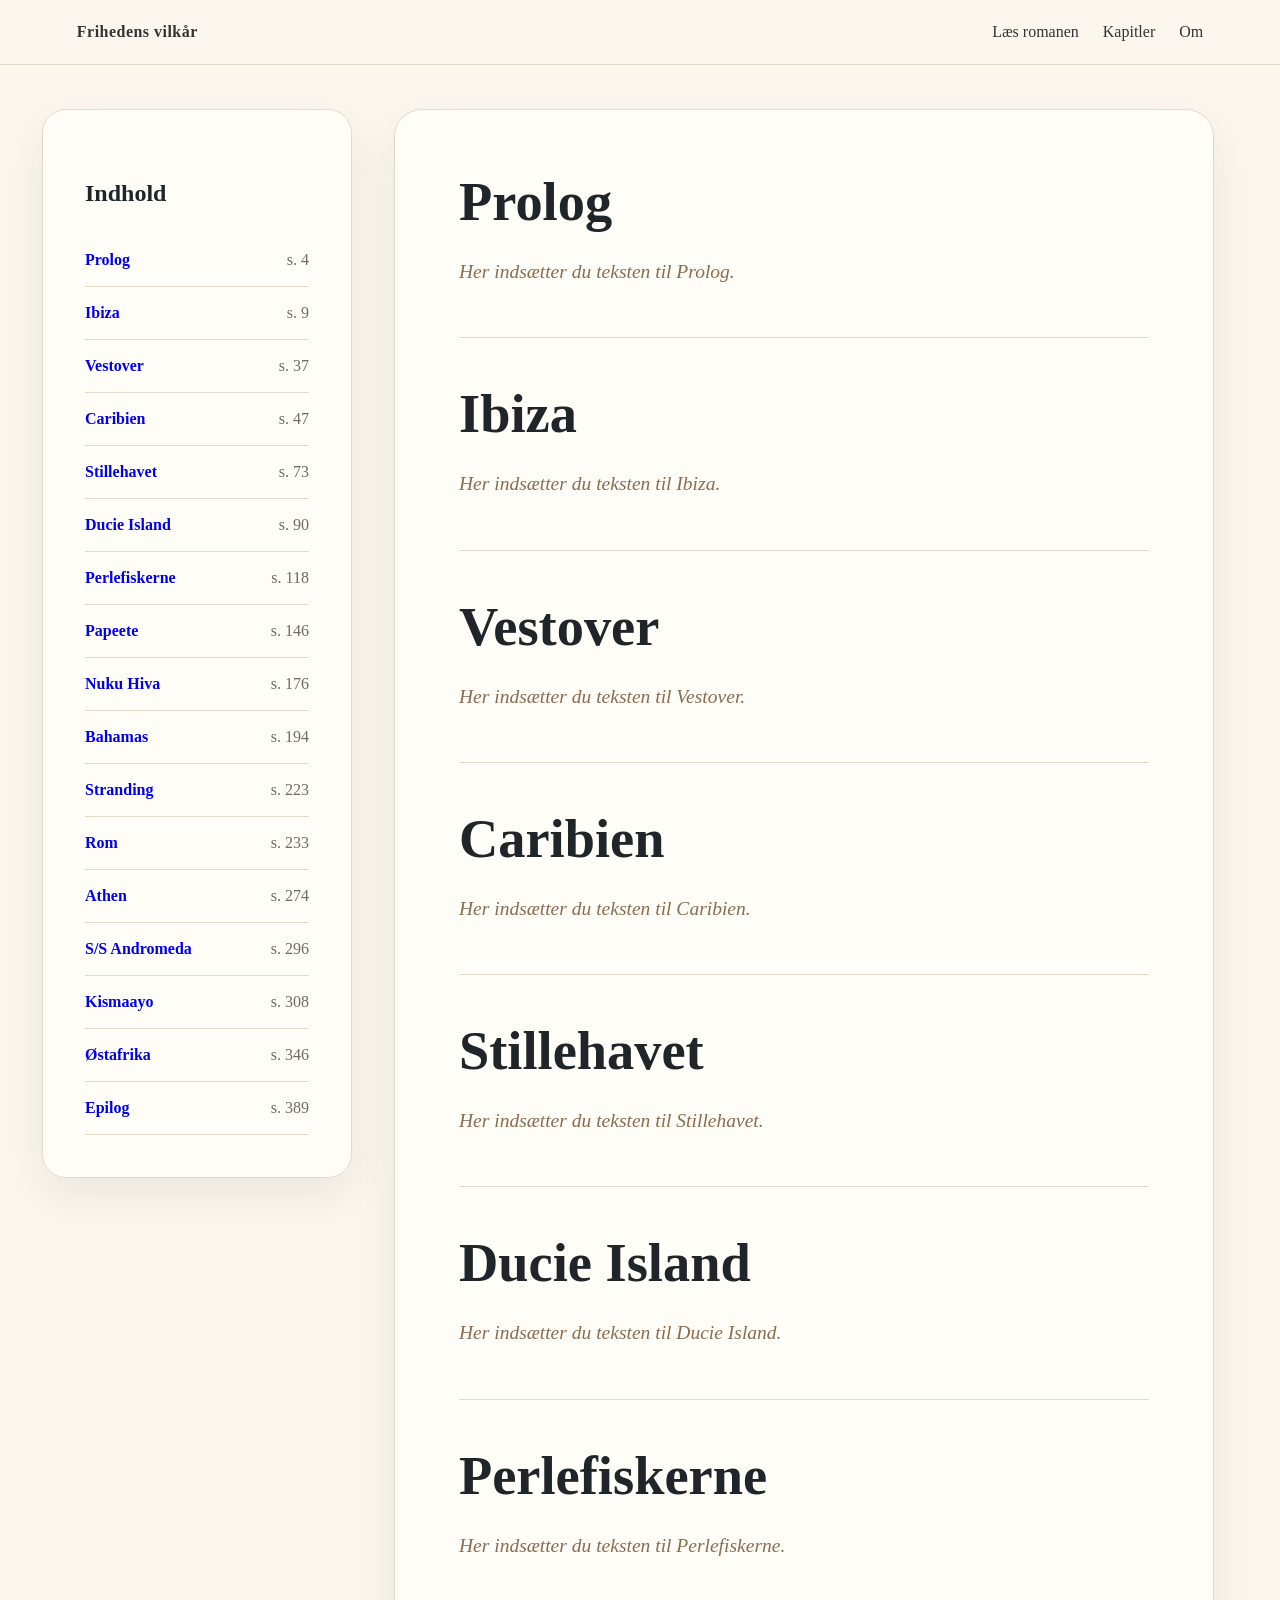
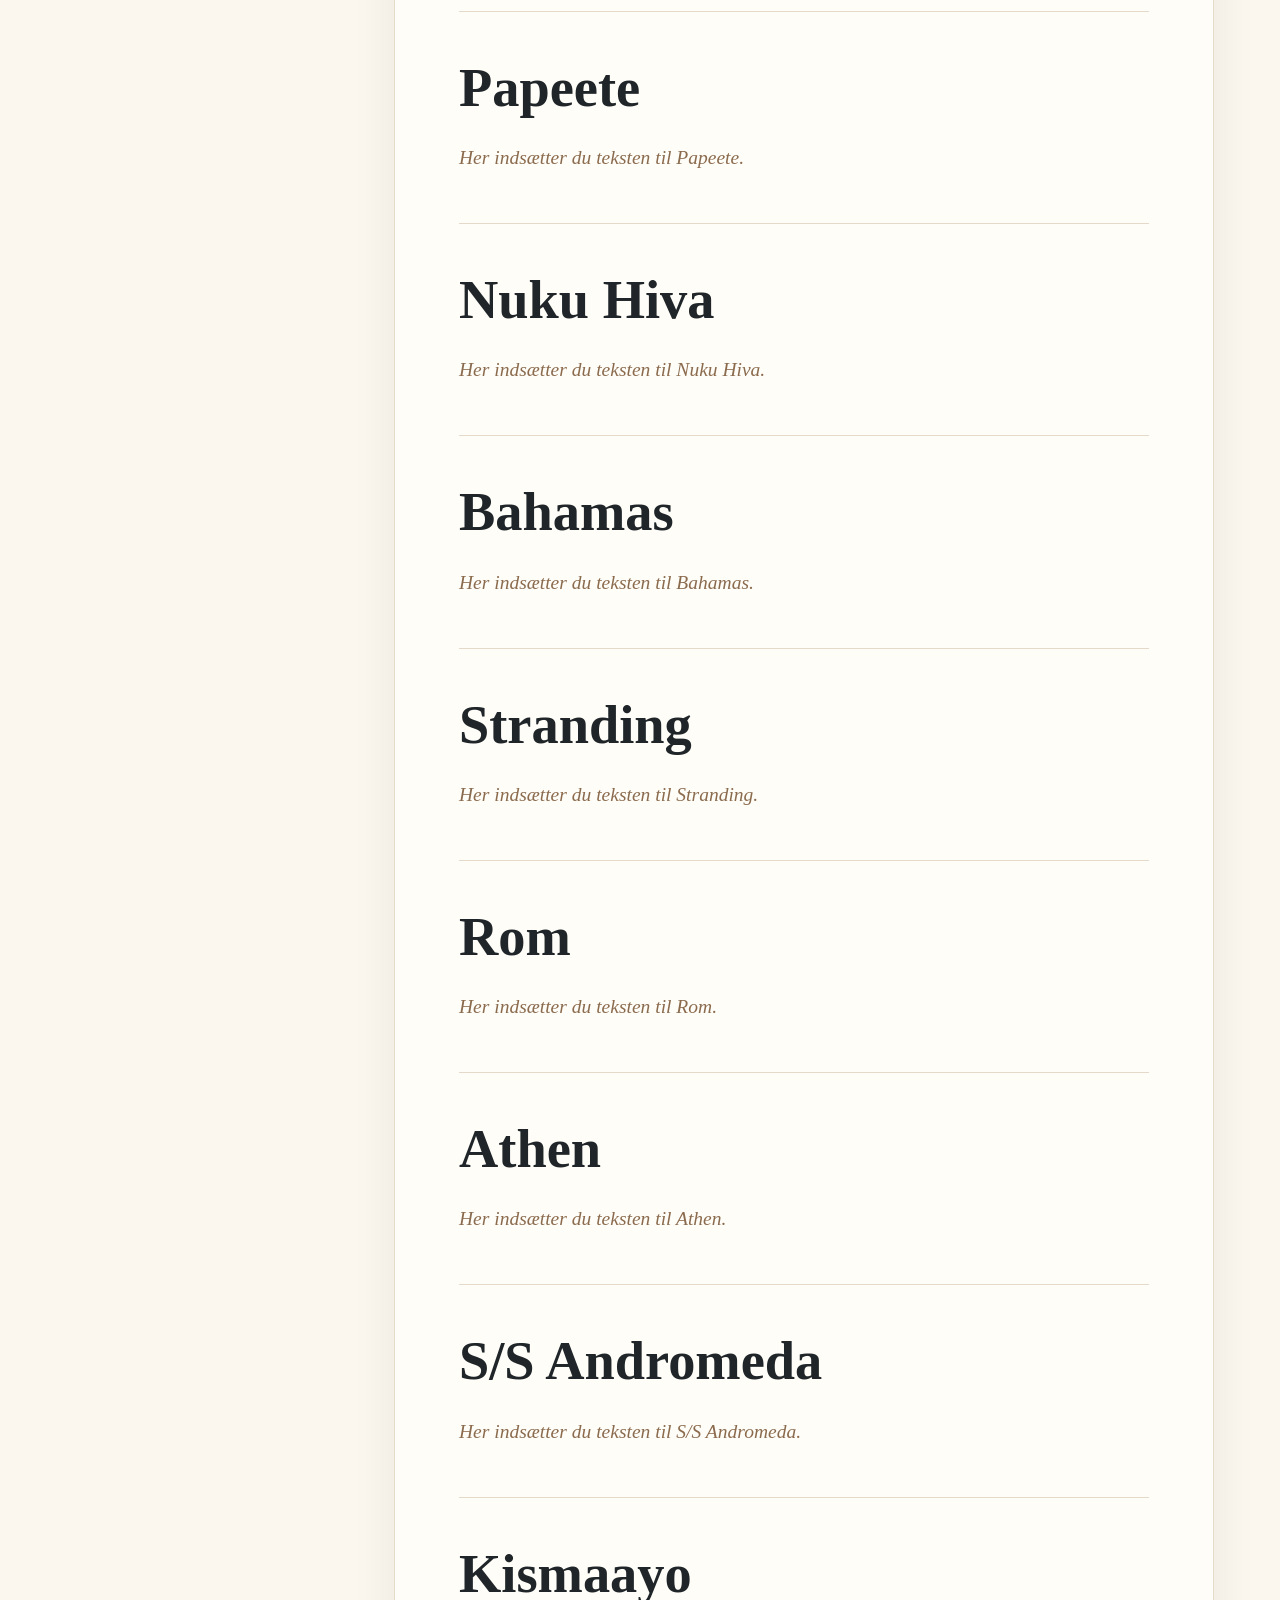
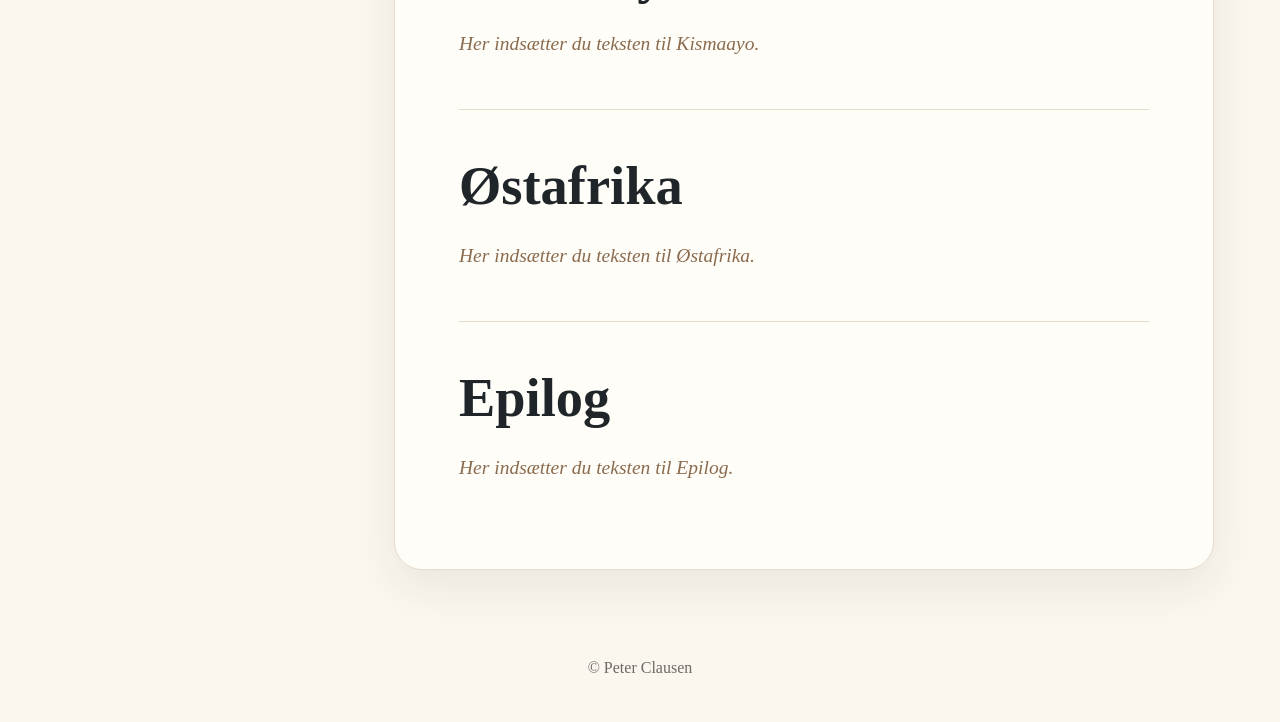
==== laes.html @ 2080e409 "Add files via upload" ====
<!doctype html><html lang="da"><head><meta charset="utf-8"><meta name="viewport" content="width=device-width, initial-scale=1"><title>Læs Frihedens vilkår</title><link rel="stylesheet" href="style.css"></head><body><nav class="site-nav"><a class="brand" href="index.html">Frihedens vilkår</a><a href="laes.html">Læs romanen</a><a href="kapitler.html">Kapitler</a><a href="om.html">Om</a></nav><main class="reading-layout"><aside class="sidebar card"><h2>Indhold</h2><ol class="chapter-list"><li><a href="#prolog">Prolog</a><span class="page">s. 4</span></li>
<li><a href="#ibiza">Ibiza</a><span class="page">s. 9</span></li>
<li><a href="#vestover">Vestover</a><span class="page">s. 37</span></li>
<li><a href="#caribien">Caribien</a><span class="page">s. 47</span></li>
<li><a href="#stillehavet">Stillehavet</a><span class="page">s. 73</span></li>
<li><a href="#ducie-island">Ducie Island</a><span class="page">s. 90</span></li>
<li><a href="#perlefiskerne">Perlefiskerne</a><span class="page">s. 118</span></li>
<li><a href="#papeete">Papeete</a><span class="page">s. 146</span></li>
<li><a href="#nuku-hiva">Nuku Hiva</a><span class="page">s. 176</span></li>
<li><a href="#bahamas">Bahamas</a><span class="page">s. 194</span></li>
<li><a href="#stranding">Stranding</a><span class="page">s. 223</span></li>
<li><a href="#rom">Rom</a><span class="page">s. 233</span></li>
<li><a href="#athen">Athen</a><span class="page">s. 274</span></li>
<li><a href="#ss-andromeda">S/S Andromeda</a><span class="page">s. 296</span></li>
<li><a href="#kismaayo">Kismaayo</a><span class="page">s. 308</span></li>
<li><a href="#ostafrika">Østafrika</a><span class="page">s. 346</span></li>
<li><a href="#epilog">Epilog</a><span class="page">s. 389</span></li></ol></aside><article class="manuscript"><section id="prolog"><h1>Prolog</h1><p class="placeholder">Her indsætter du teksten til Prolog.</p></section>
<hr class="divider">
<section id="ibiza"><h1>Ibiza</h1><p class="placeholder">Her indsætter du teksten til Ibiza.</p></section>
<hr class="divider">
<section id="vestover"><h1>Vestover</h1><p class="placeholder">Her indsætter du teksten til Vestover.</p></section>
<hr class="divider">
<section id="caribien"><h1>Caribien</h1><p class="placeholder">Her indsætter du teksten til Caribien.</p></section>
<hr class="divider">
<section id="stillehavet"><h1>Stillehavet</h1><p class="placeholder">Her indsætter du teksten til Stillehavet.</p></section>
<hr class="divider">
<section id="ducie-island"><h1>Ducie Island</h1><p class="placeholder">Her indsætter du teksten til Ducie Island.</p></section>
<hr class="divider">
<section id="perlefiskerne"><h1>Perlefiskerne</h1><p class="placeholder">Her indsætter du teksten til Perlefiskerne.</p></section>
<hr class="divider">
<section id="papeete"><h1>Papeete</h1><p class="placeholder">Her indsætter du teksten til Papeete.</p></section>
<hr class="divider">
<section id="nuku-hiva"><h1>Nuku Hiva</h1><p class="placeholder">Her indsætter du teksten til Nuku Hiva.</p></section>
<hr class="divider">
<section id="bahamas"><h1>Bahamas</h1><p class="placeholder">Her indsætter du teksten til Bahamas.</p></section>
<hr class="divider">
<section id="stranding"><h1>Stranding</h1><p class="placeholder">Her indsætter du teksten til Stranding.</p></section>
<hr class="divider">
<section id="rom"><h1>Rom</h1><p class="placeholder">Her indsætter du teksten til Rom.</p></section>
<hr class="divider">
<section id="athen"><h1>Athen</h1><p class="placeholder">Her indsætter du teksten til Athen.</p></section>
<hr class="divider">
<section id="ss-andromeda"><h1>S/S Andromeda</h1><p class="placeholder">Her indsætter du teksten til S/S Andromeda.</p></section>
<hr class="divider">
<section id="kismaayo"><h1>Kismaayo</h1><p class="placeholder">Her indsætter du teksten til Kismaayo.</p></section>
<hr class="divider">
<section id="ostafrika"><h1>Østafrika</h1><p class="placeholder">Her indsætter du teksten til Østafrika.</p></section>
<hr class="divider">
<section id="epilog"><h1>Epilog</h1><p class="placeholder">Her indsætter du teksten til Epilog.</p></section></article></main><footer>© Peter Clausen</footer></body></html>
---- style.css ----
:root{--ink:#1f2528;--muted:#6d6a64;--paper:#fbf7ef;--card:#fffdf8;--gold:#d6a85d;--line:#e5dac9}
*{box-sizing:border-box}body{margin:0;font-family:Georgia,"Times New Roman",serif;background:var(--paper);color:var(--ink);line-height:1.75}
.site-nav{position:sticky;top:0;z-index:10;display:flex;gap:24px;align-items:center;padding:18px clamp(18px,6vw,80px);background:rgba(251,247,239,.93);border-bottom:1px solid var(--line)}
.site-nav a{text-decoration:none;color:#333}.brand{margin-right:auto;font-weight:bold;letter-spacing:.03em}
.hero{min-height:76vh;display:grid;place-items:center;padding:70px 24px;color:white;background:linear-gradient(180deg,rgba(7,20,28,.45),rgba(7,20,28,.86)),radial-gradient(circle at 20% 20%,rgba(214,168,93,.34),transparent 34%),linear-gradient(135deg,#0e2939,#1f5a70 45%,#69503a)}
.hero-inner{max-width:980px;width:100%}.kicker{text-transform:uppercase;letter-spacing:.22em;color:#f2d49b;font-size:.85rem}
.hero h1{font-size:clamp(3.5rem,11vw,8rem);line-height:.9;margin:18px 0}.hero-quote{max-width:760px;font-size:clamp(1.2rem,2.6vw,1.8rem);color:#fff7e9}
.button{display:inline-block;padding:13px 22px;border-radius:999px;background:var(--gold);color:#211a12;text-decoration:none;font-weight:bold;margin:10px 10px 0 0}.button.secondary{background:transparent;color:white;border:1px solid rgba(255,255,255,.55)}
.container{max-width:1050px;margin:0 auto;padding:54px 22px}.grid{display:grid;grid-template-columns:1.2fr .8fr;gap:28px}
.card{background:var(--card);padding:clamp(24px,4vw,42px);border:1px solid var(--line);border-radius:24px;box-shadow:0 18px 45px rgba(38,31,23,.08)}
.lead{font-size:1.22rem;color:#3d3a35}.chapter-list{list-style:none;padding:0;margin:0}.chapter-list li{display:flex;justify-content:space-between;gap:16px;padding:12px 0;border-bottom:1px solid var(--line)}
.chapter-list a{text-decoration:none;font-weight:bold}.page{color:var(--muted);white-space:nowrap}.reading-layout{max-width:1240px;margin:0 auto;padding:44px 22px;display:grid;grid-template-columns:310px minmax(0,820px);gap:42px}
.sidebar{position:sticky;top:92px;align-self:start}.manuscript{background:var(--card);border:1px solid var(--line);border-radius:28px;padding:clamp(28px,5vw,64px);box-shadow:0 18px 45px rgba(38,31,23,.08);font-size:1.22rem}
.manuscript section{scroll-margin-top:110px}.manuscript h1{font-size:clamp(2rem,5vw,3.4rem);line-height:1.05;margin:0 0 24px}.placeholder{color:#8b6b4e;font-style:italic}.divider{border:0;border-top:1px solid var(--line);margin:48px 0}footer{text-align:center;padding:40px 22px;color:var(--muted)}
@media(max-width:860px){.site-nav{flex-wrap:wrap}.grid,.reading-layout{grid-template-columns:1fr}.sidebar{position:static}}
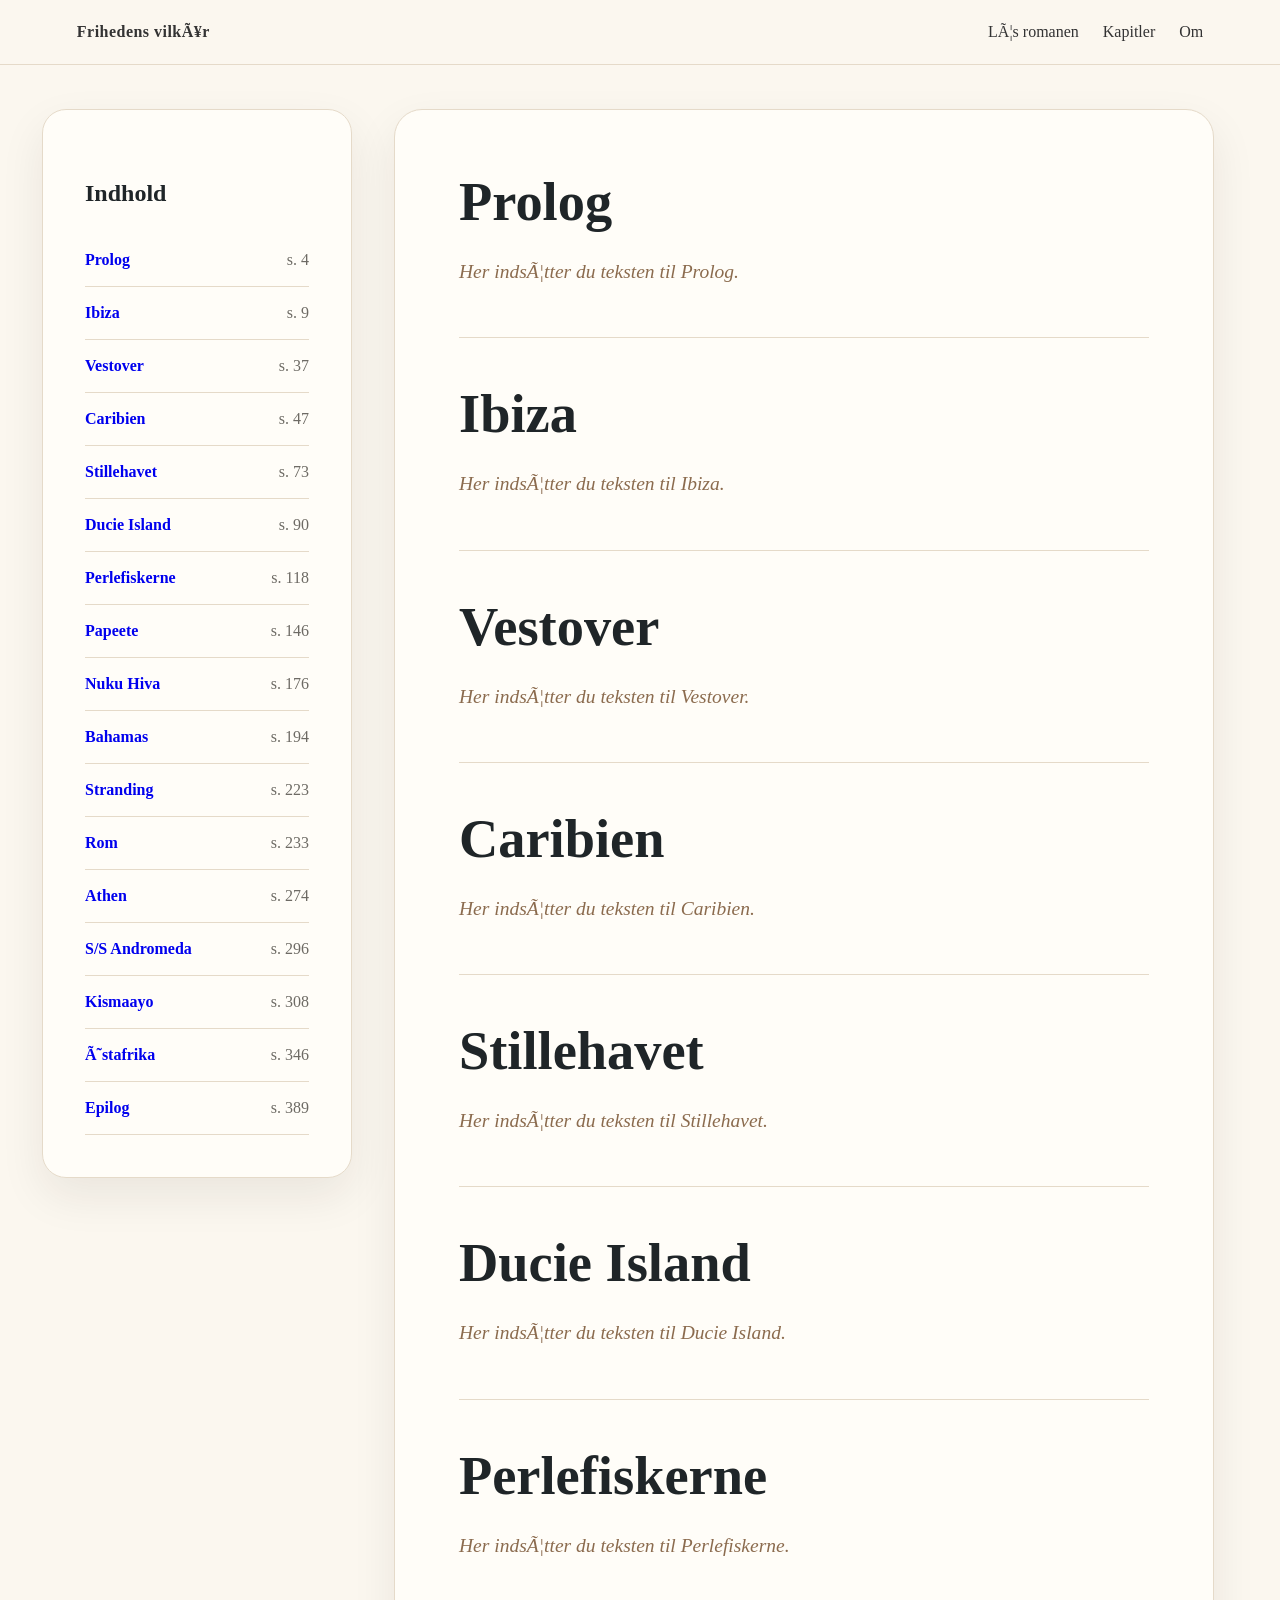
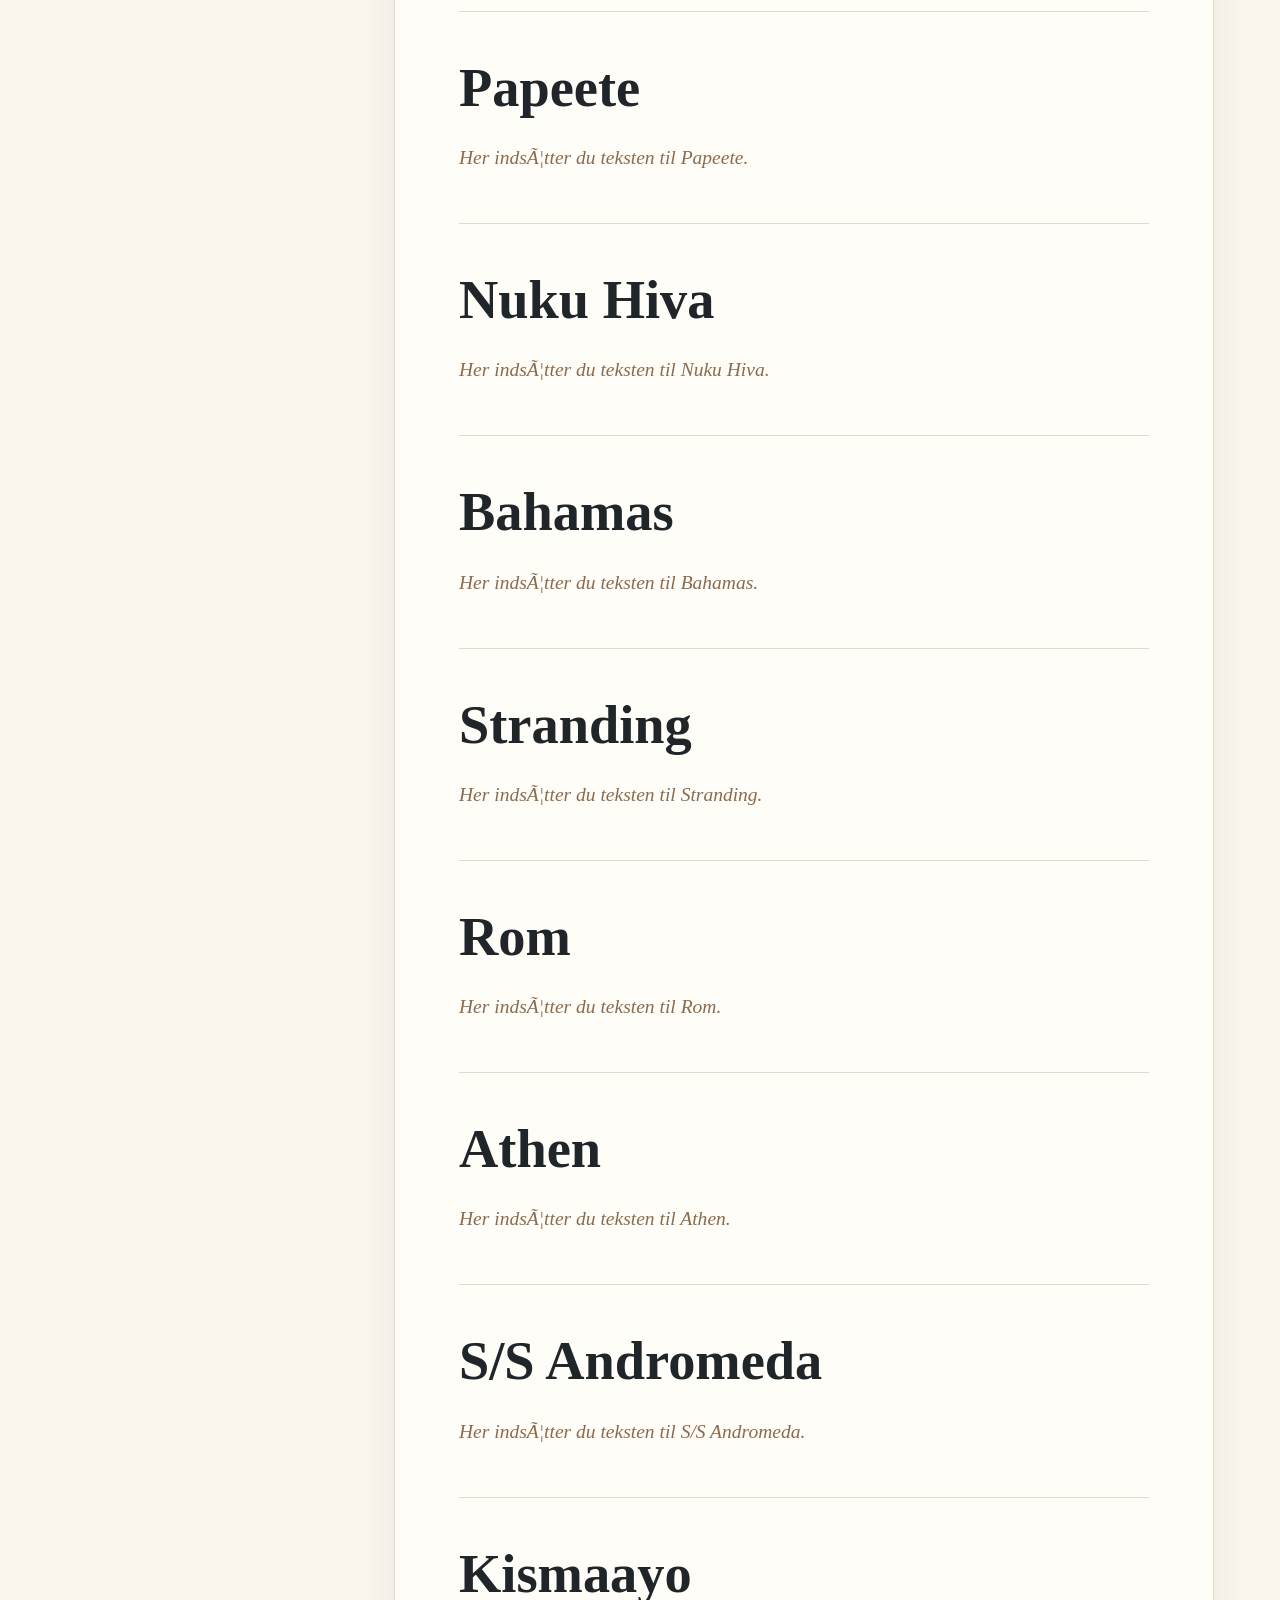
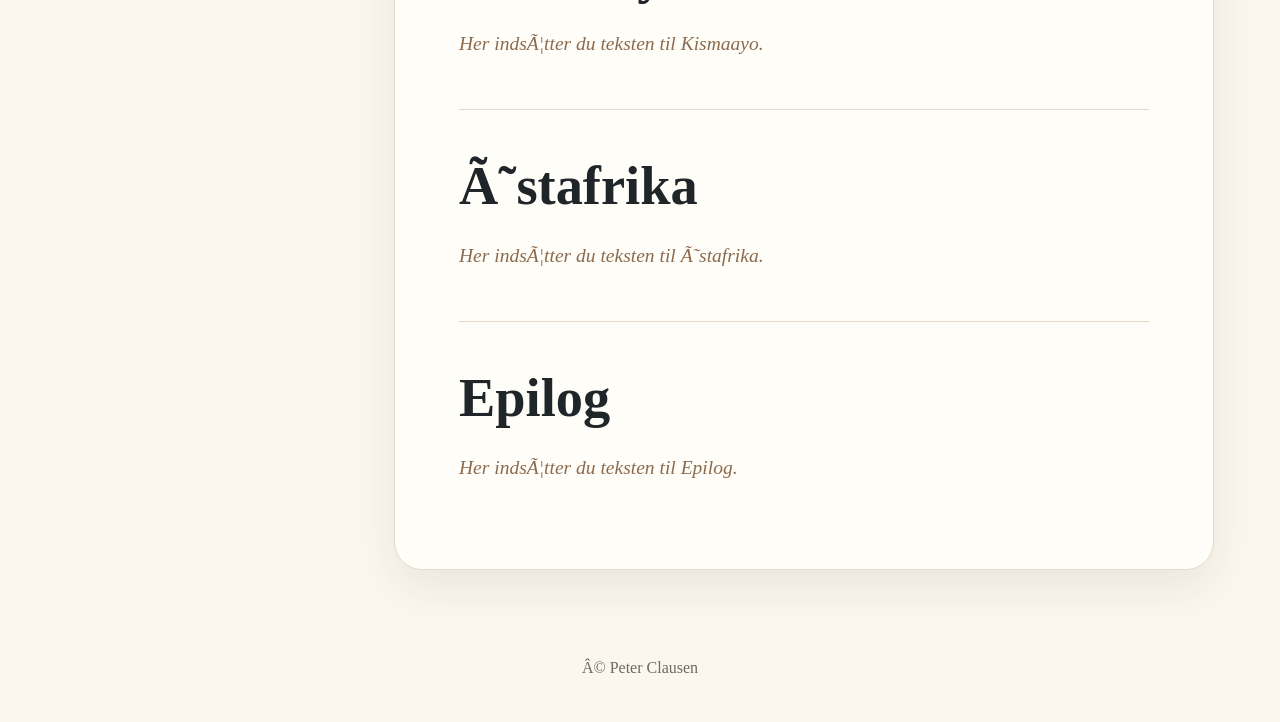
==== commit 7708a840: "Update laes.html" ====
--- a/laes.html
+++ b/laes.html
@@ -1,4 +1,4 @@
-<!doctype html><html lang="da"><head><meta charset="utf-8"><meta name="viewport" content="width=device-width, initial-scale=1"><title>Læs Frihedens vilkår</title><link rel="stylesheet" href="style.css"></head><body><nav class="site-nav"><a class="brand" href="index.html">Frihedens vilkår</a><a href="laes.html">Læs romanen</a><a href="kapitler.html">Kapitler</a><a href="om.html">Om</a></nav><main class="reading-layout"><aside class="sidebar card"><h2>Indhold</h2><ol class="chapter-list"><li><a href="#prolog">Prolog</a><span class="page">s. 4</span></li>
+<!doctype html><html lang="da"><head><meta --charset="utf-8"><meta name="viewport" content="width=device-width, initial-scale=1"><title>Læs Frihedens vilkår</title><link rel="stylesheet" href="style.css"></head><body><nav class="site-nav"><a class="brand" href="index.html">Frihedens vilkår</a><a href="laes.html">Læs romanen</a><a href="kapitler.html">Kapitler</a><a href="om.html">Om</a></nav><main class="reading-layout"><aside class="sidebar card"><h2>Indhold</h2><ol class="chapter-list"><li><a href="#prolog">Prolog</a><span class="page">s. 4</span></li>
 <li><a href="#ibiza">Ibiza</a><span class="page">s. 9</span></li>
 <li><a href="#vestover">Vestover</a><span class="page">s. 37</span></li>
 <li><a href="#caribien">Caribien</a><span class="page">s. 47</span></li>
@@ -46,4 +46,4 @@
 <hr class="divider">
 <section id="ostafrika"><h1>Østafrika</h1><p class="placeholder">Her indsætter du teksten til Østafrika.</p></section>
 <hr class="divider">
-<section id="epilog"><h1>Epilog</h1><p class="placeholder">Her indsætter du teksten til Epilog.</p></section></article></main><footer>© Peter Clausen</footer></body></html>+<section id="epilog"><h1>Epilog</h1><p class="placeholder">Her indsætter du teksten til Epilog.</p></section></article></main><footer>© Peter Clausen</footer></body></html>
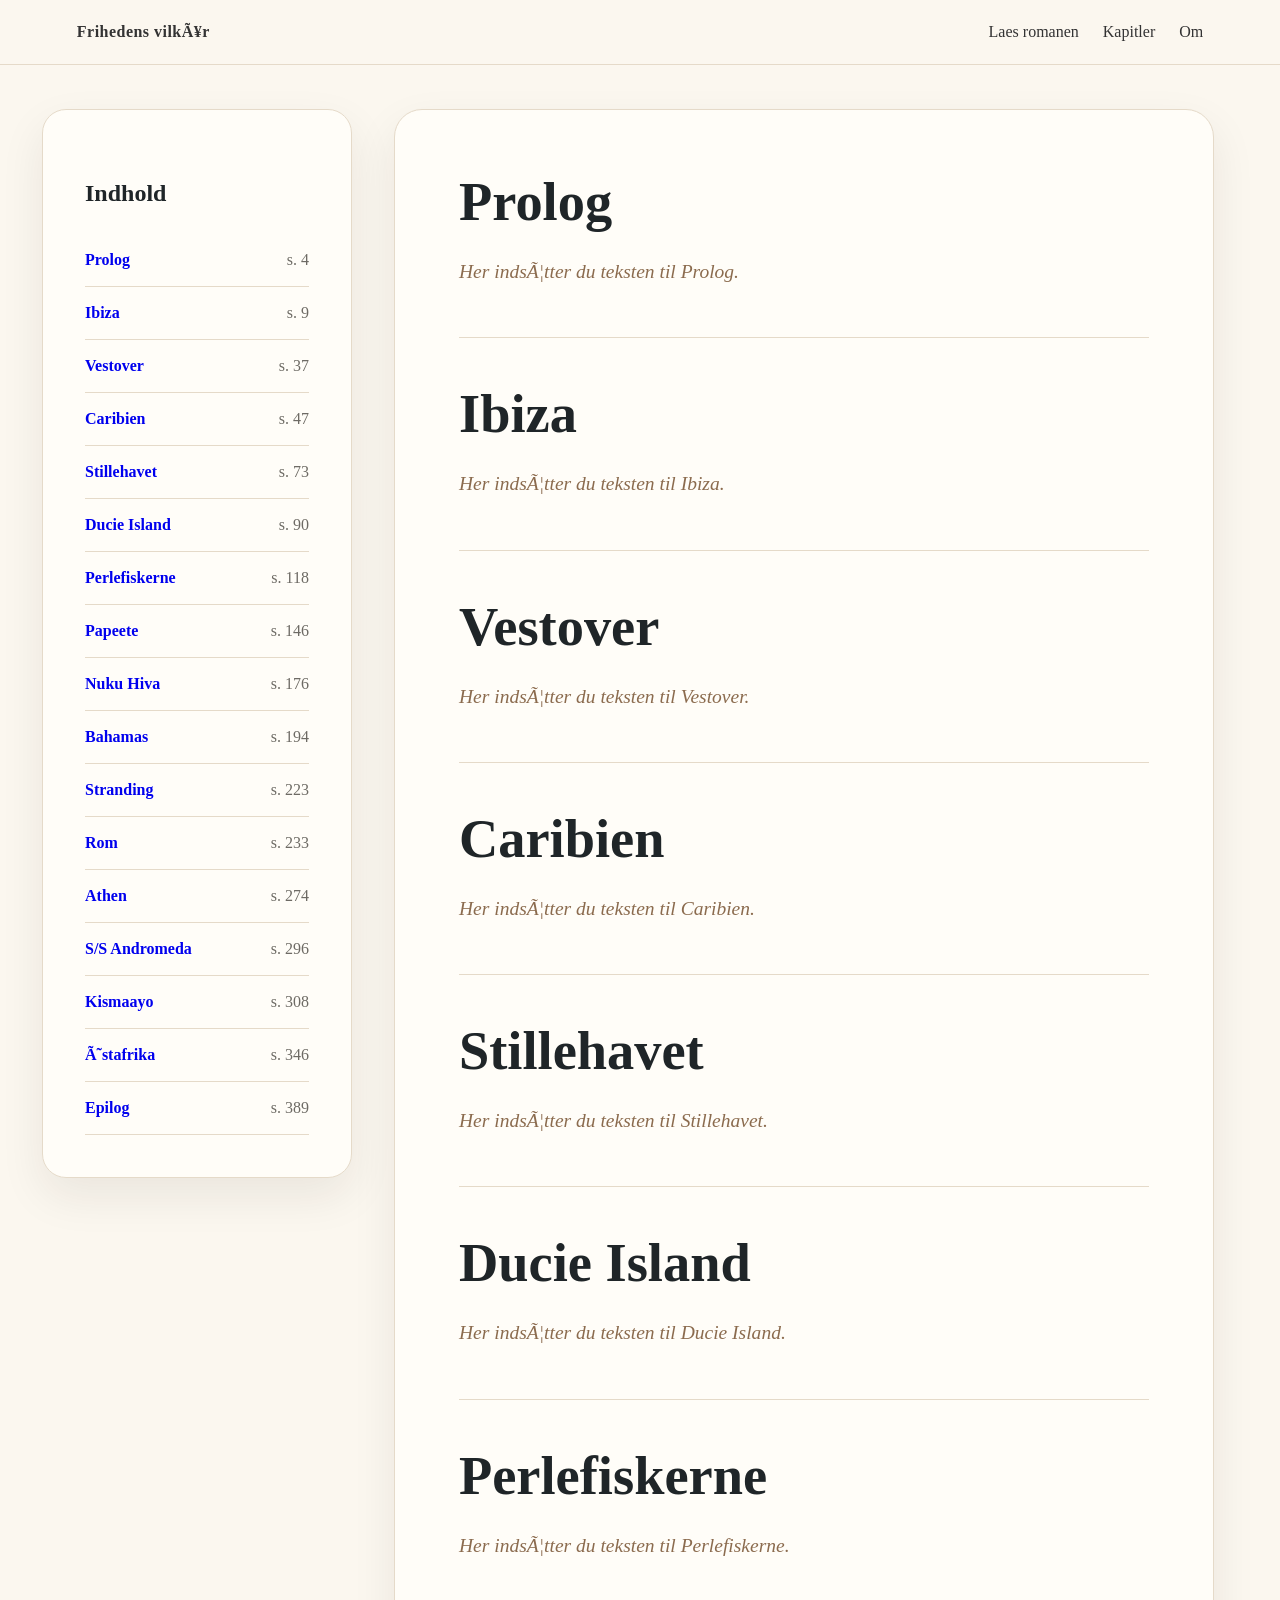
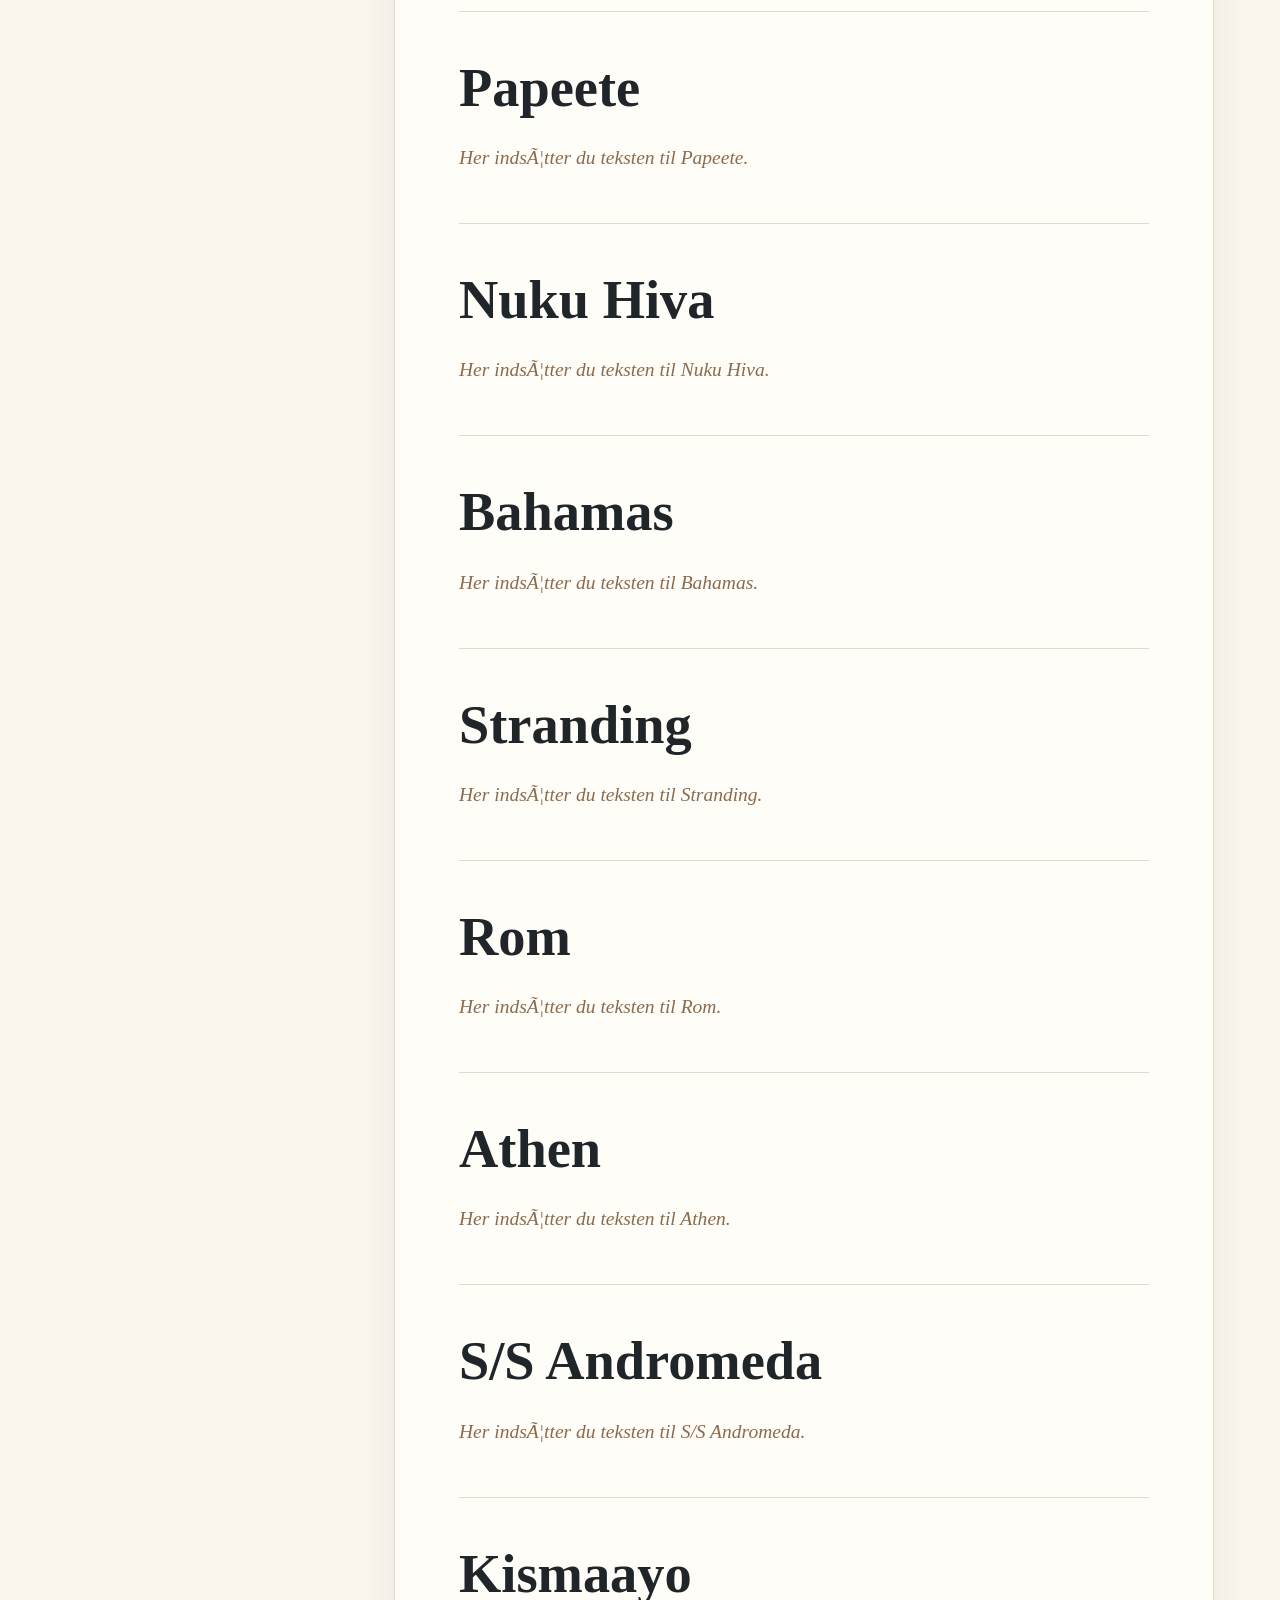
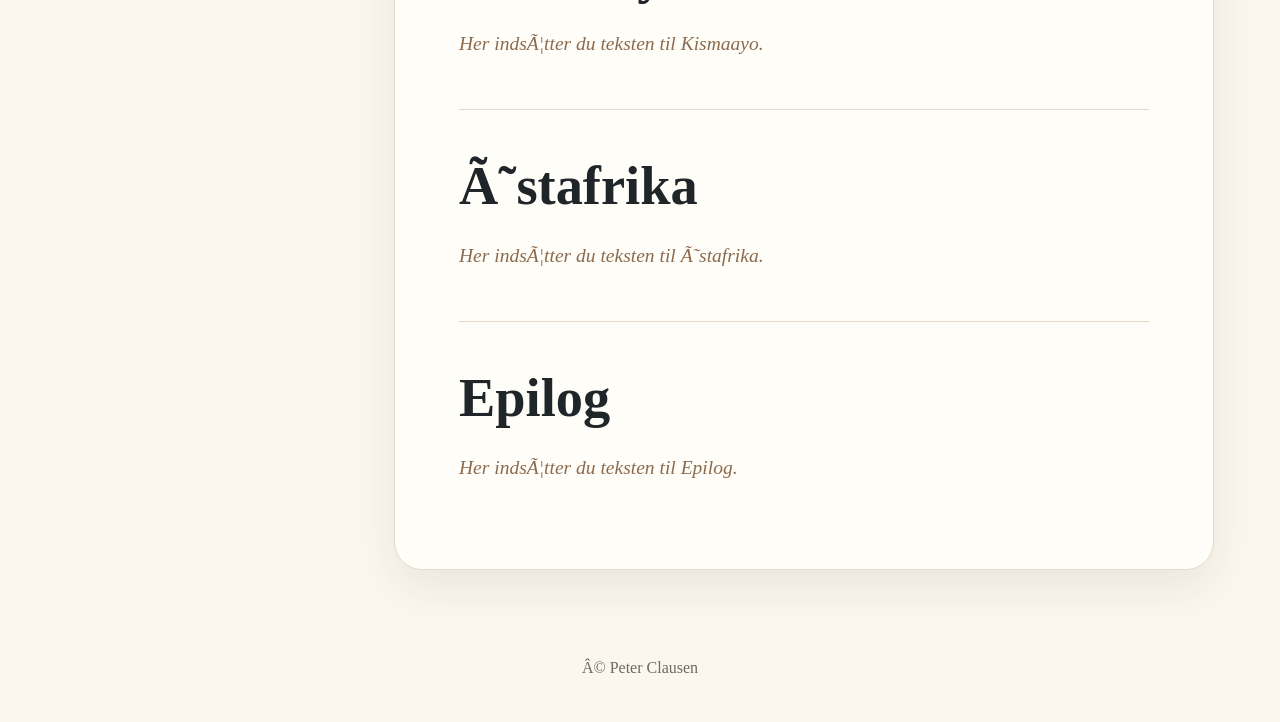
==== commit e1897b0a: "Update laes.html" ====
--- a/laes.html
+++ b/laes.html
@@ -1,4 +1,4 @@
-<!doctype html><html lang="da"><head><meta --charset="utf-8"><meta name="viewport" content="width=device-width, initial-scale=1"><title>Læs Frihedens vilkår</title><link rel="stylesheet" href="style.css"></head><body><nav class="site-nav"><a class="brand" href="index.html">Frihedens vilkår</a><a href="laes.html">Læs romanen</a><a href="kapitler.html">Kapitler</a><a href="om.html">Om</a></nav><main class="reading-layout"><aside class="sidebar card"><h2>Indhold</h2><ol class="chapter-list"><li><a href="#prolog">Prolog</a><span class="page">s. 4</span></li>
+<!doctype html><html lang="da"><head><meta --charset="utf-8"><meta name="viewport" content="width=device-width, initial-scale=1"><title>Laes Frihedens vilkår</title><link rel="stylesheet" href="style.css"></head><body><nav class="site-nav"><a class="brand" href="index.html">Frihedens vilkår</a><a href="laes.html">Laes romanen</a><a href="kapitler.html">Kapitler</a><a href="om.html">Om</a></nav><main class="reading-layout"><aside class="sidebar card"><h2>Indhold</h2><ol class="chapter-list"><li><a href="#prolog">Prolog</a><span class="page">s. 4</span></li>
 <li><a href="#ibiza">Ibiza</a><span class="page">s. 9</span></li>
 <li><a href="#vestover">Vestover</a><span class="page">s. 37</span></li>
 <li><a href="#caribien">Caribien</a><span class="page">s. 47</span></li>
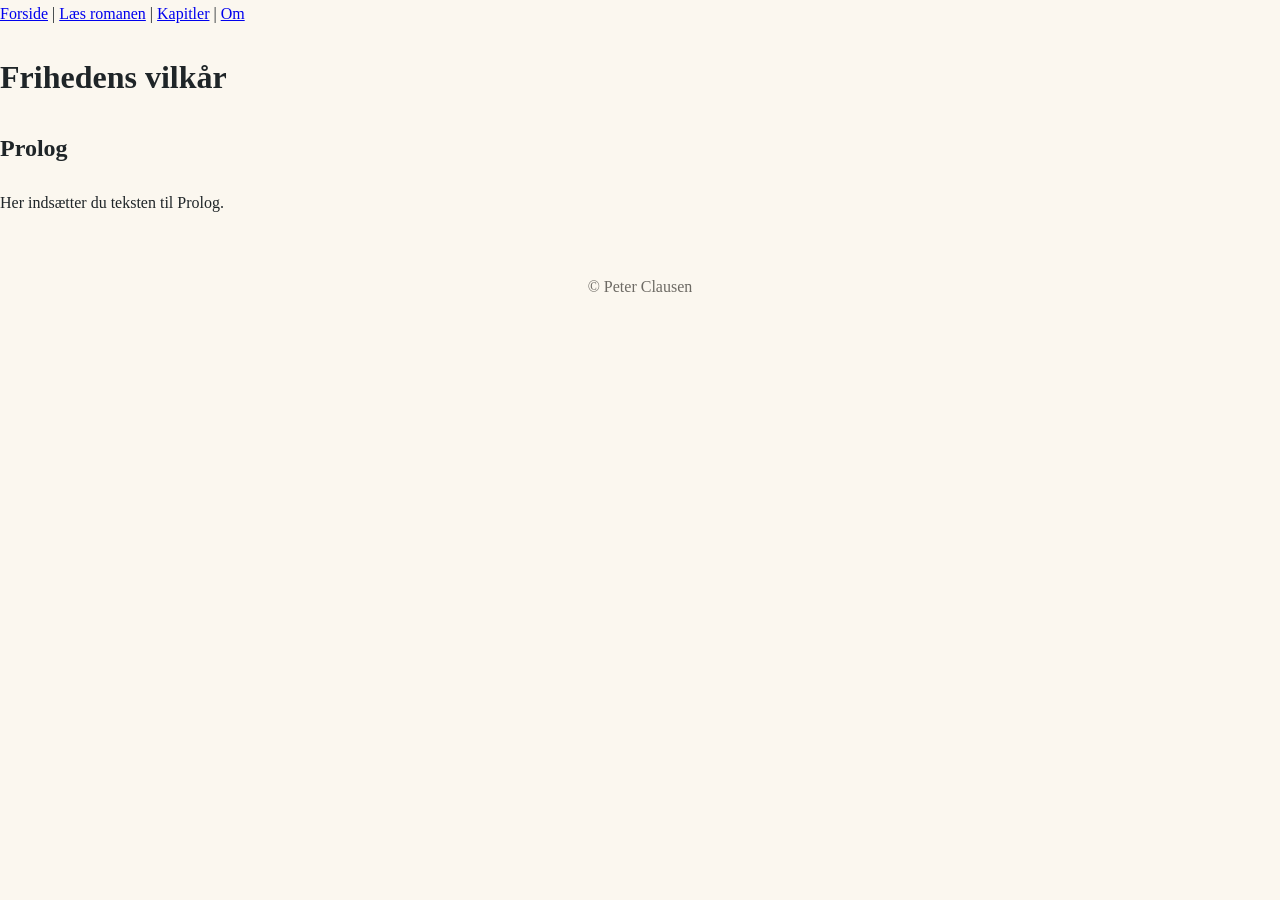
==== commit e241f386: "Update laes.html" ====
--- a/laes.html
+++ b/laes.html
@@ -1,49 +1,35 @@
-<!doctype html><html lang="da"><head><meta --charset="utf-8"><meta name="viewport" content="width=device-width, initial-scale=1"><title>Laes Frihedens vilkår</title><link rel="stylesheet" href="style.css"></head><body><nav class="site-nav"><a class="brand" href="index.html">Frihedens vilkår</a><a href="laes.html">Laes romanen</a><a href="kapitler.html">Kapitler</a><a href="om.html">Om</a></nav><main class="reading-layout"><aside class="sidebar card"><h2>Indhold</h2><ol class="chapter-list"><li><a href="#prolog">Prolog</a><span class="page">s. 4</span></li>
-<li><a href="#ibiza">Ibiza</a><span class="page">s. 9</span></li>
-<li><a href="#vestover">Vestover</a><span class="page">s. 37</span></li>
-<li><a href="#caribien">Caribien</a><span class="page">s. 47</span></li>
-<li><a href="#stillehavet">Stillehavet</a><span class="page">s. 73</span></li>
-<li><a href="#ducie-island">Ducie Island</a><span class="page">s. 90</span></li>
-<li><a href="#perlefiskerne">Perlefiskerne</a><span class="page">s. 118</span></li>
-<li><a href="#papeete">Papeete</a><span class="page">s. 146</span></li>
-<li><a href="#nuku-hiva">Nuku Hiva</a><span class="page">s. 176</span></li>
-<li><a href="#bahamas">Bahamas</a><span class="page">s. 194</span></li>
-<li><a href="#stranding">Stranding</a><span class="page">s. 223</span></li>
-<li><a href="#rom">Rom</a><span class="page">s. 233</span></li>
-<li><a href="#athen">Athen</a><span class="page">s. 274</span></li>
-<li><a href="#ss-andromeda">S/S Andromeda</a><span class="page">s. 296</span></li>
-<li><a href="#kismaayo">Kismaayo</a><span class="page">s. 308</span></li>
-<li><a href="#ostafrika">Østafrika</a><span class="page">s. 346</span></li>
-<li><a href="#epilog">Epilog</a><span class="page">s. 389</span></li></ol></aside><article class="manuscript"><section id="prolog"><h1>Prolog</h1><p class="placeholder">Her indsætter du teksten til Prolog.</p></section>
-<hr class="divider">
-<section id="ibiza"><h1>Ibiza</h1><p class="placeholder">Her indsætter du teksten til Ibiza.</p></section>
-<hr class="divider">
-<section id="vestover"><h1>Vestover</h1><p class="placeholder">Her indsætter du teksten til Vestover.</p></section>
-<hr class="divider">
-<section id="caribien"><h1>Caribien</h1><p class="placeholder">Her indsætter du teksten til Caribien.</p></section>
-<hr class="divider">
-<section id="stillehavet"><h1>Stillehavet</h1><p class="placeholder">Her indsætter du teksten til Stillehavet.</p></section>
-<hr class="divider">
-<section id="ducie-island"><h1>Ducie Island</h1><p class="placeholder">Her indsætter du teksten til Ducie Island.</p></section>
-<hr class="divider">
-<section id="perlefiskerne"><h1>Perlefiskerne</h1><p class="placeholder">Her indsætter du teksten til Perlefiskerne.</p></section>
-<hr class="divider">
-<section id="papeete"><h1>Papeete</h1><p class="placeholder">Her indsætter du teksten til Papeete.</p></section>
-<hr class="divider">
-<section id="nuku-hiva"><h1>Nuku Hiva</h1><p class="placeholder">Her indsætter du teksten til Nuku Hiva.</p></section>
-<hr class="divider">
-<section id="bahamas"><h1>Bahamas</h1><p class="placeholder">Her indsætter du teksten til Bahamas.</p></section>
-<hr class="divider">
-<section id="stranding"><h1>Stranding</h1><p class="placeholder">Her indsætter du teksten til Stranding.</p></section>
-<hr class="divider">
-<section id="rom"><h1>Rom</h1><p class="placeholder">Her indsætter du teksten til Rom.</p></section>
-<hr class="divider">
-<section id="athen"><h1>Athen</h1><p class="placeholder">Her indsætter du teksten til Athen.</p></section>
-<hr class="divider">
-<section id="ss-andromeda"><h1>S/S Andromeda</h1><p class="placeholder">Her indsætter du teksten til S/S Andromeda.</p></section>
-<hr class="divider">
-<section id="kismaayo"><h1>Kismaayo</h1><p class="placeholder">Her indsætter du teksten til Kismaayo.</p></section>
-<hr class="divider">
-<section id="ostafrika"><h1>Østafrika</h1><p class="placeholder">Her indsætter du teksten til Østafrika.</p></section>
-<hr class="divider">
-<section id="epilog"><h1>Epilog</h1><p class="placeholder">Her indsætter du teksten til Epilog.</p></section></article></main><footer>© Peter Clausen</footer></body></html>
+<!DOCTYPE html>
+<html lang="da">
+<head>
+  <meta charset="utf-8">
+  <meta name="viewport" content="width=device-width, initial-scale=1">
+  <title>Læs Frihedens vilkår</title>
+  <link rel="stylesheet" href="style.css">
+</head>
+
+<body>
+
+<nav>
+  <a href="index.html">Forside</a> |
+  <a href="laes.html">Læs romanen</a> |
+  <a href="kapitler.html">Kapitler</a> |
+  <a href="om.html">Om</a>
+</nav>
+
+<main>
+
+<h1>Frihedens vilkår</h1>
+<h2>Prolog</h2>
+
+<p>
+Her indsætter du teksten til Prolog.
+</p>
+
+</main>
+
+<footer>
+  © Peter Clausen
+</footer>
+
+</body>
+</html>
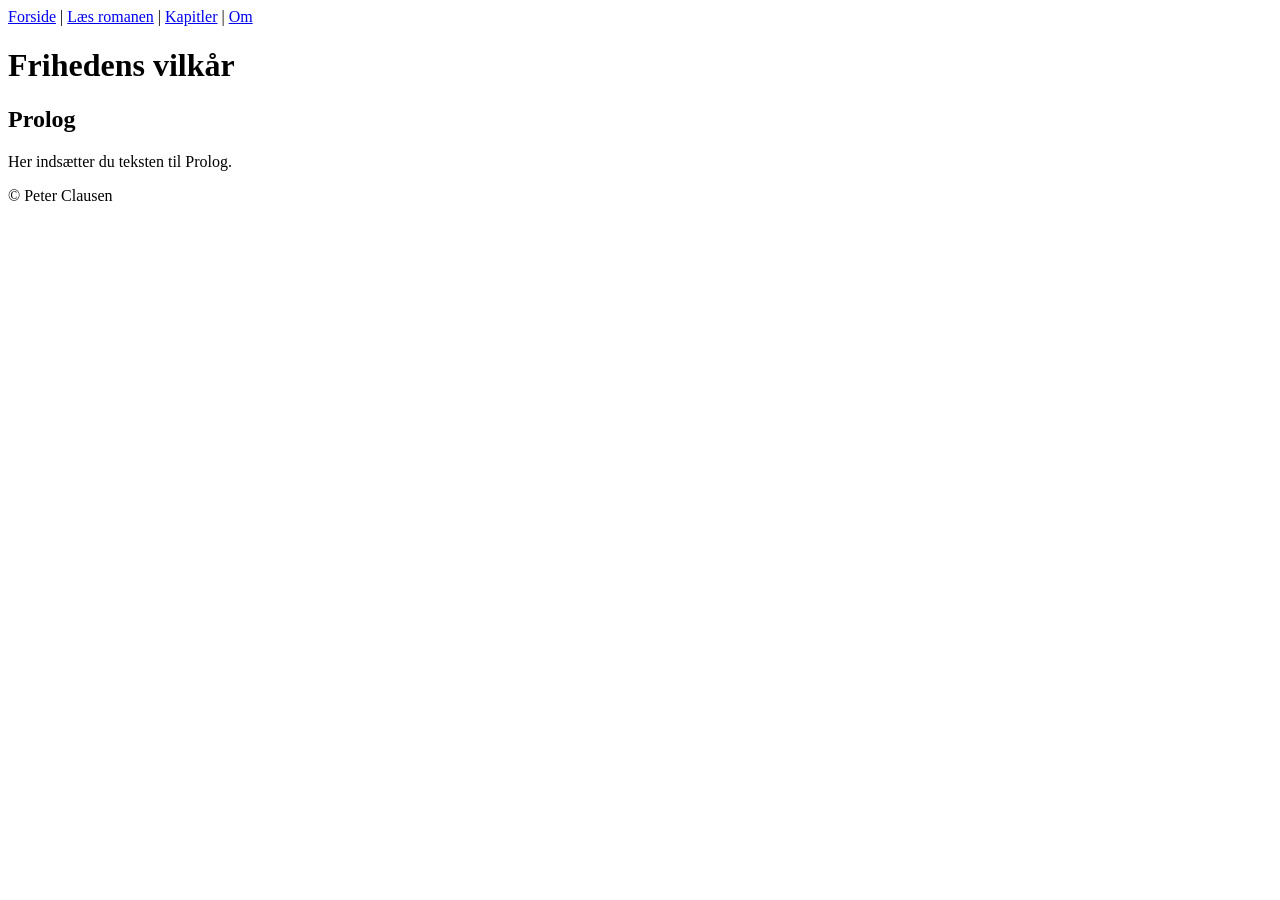
==== commit cf4f243b: "Update laes.html" ====
--- a/laes.html
+++ b/laes.html
@@ -4,7 +4,7 @@
   <meta charset="utf-8">
   <meta name="viewport" content="width=device-width, initial-scale=1">
   <title>Læs Frihedens vilkår</title>
-  <link rel="stylesheet" href="style.css">
+  
 </head>
 
 <body>
